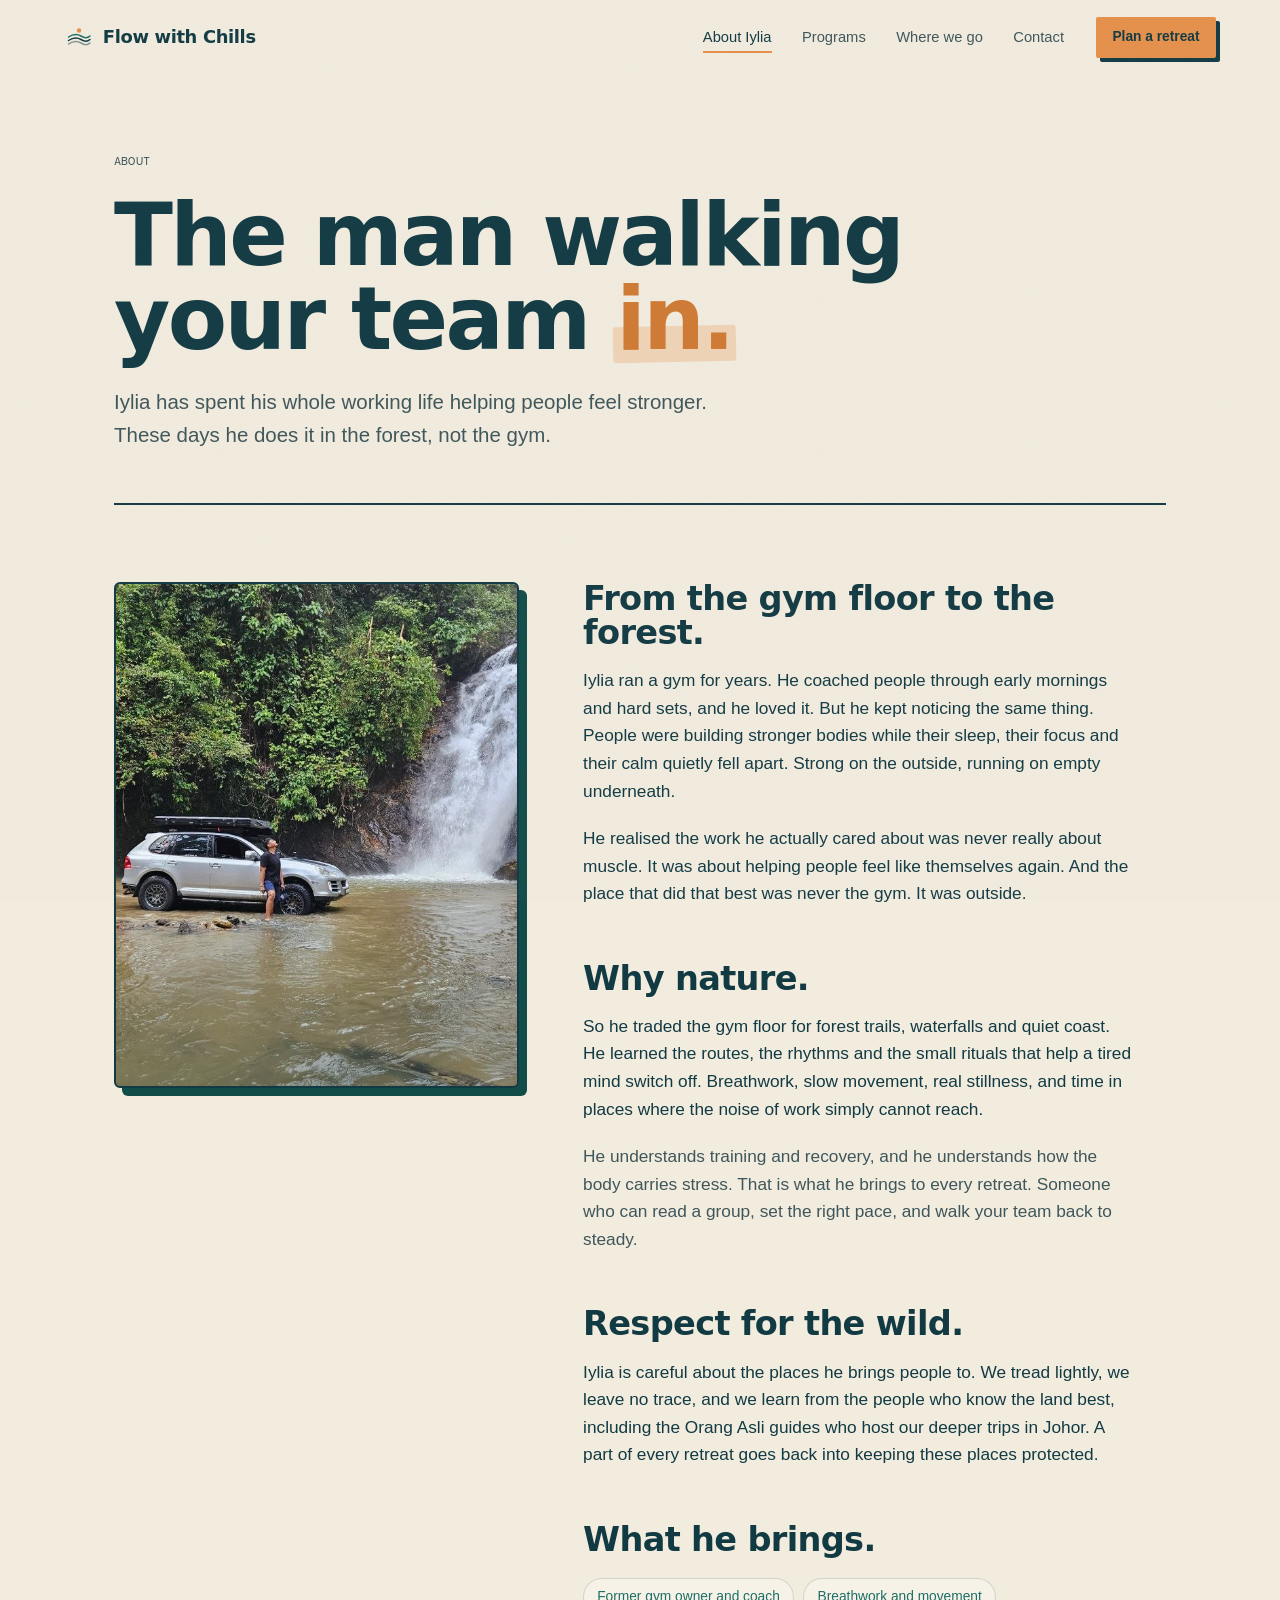
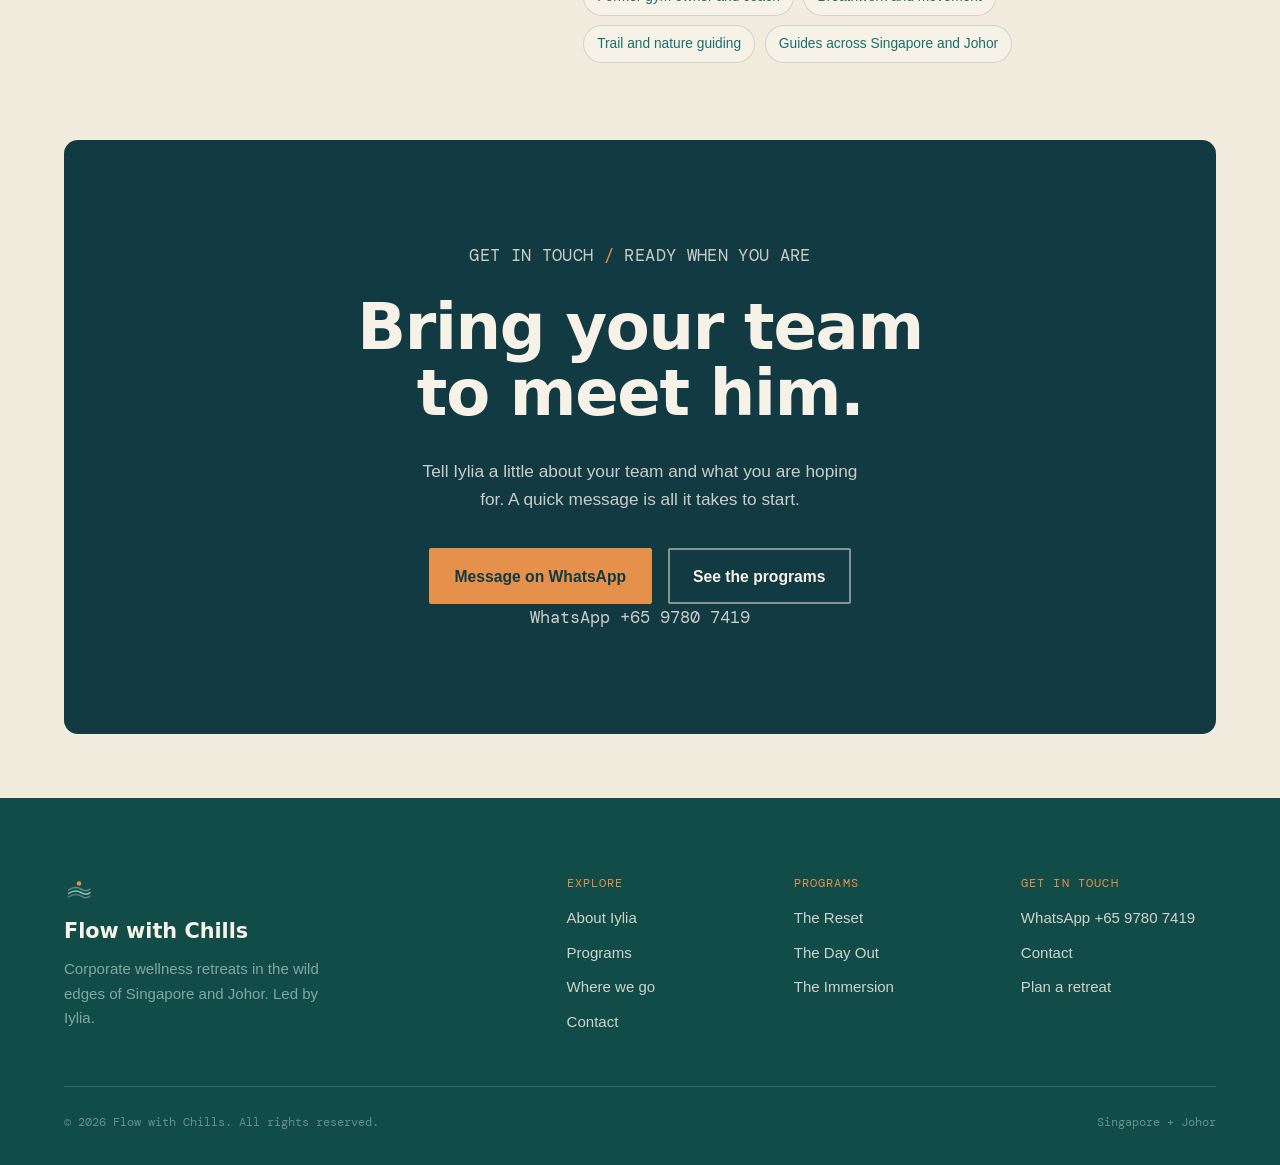
==== about.html @ 27e40541 "Add real subpages: About, Programs, Where we go, Contact - Four full pages on the shared design syst" ====
<!DOCTYPE html>
<html lang="en">
<head>
<meta charset="UTF-8">
<meta name="viewport" content="width=device-width, initial-scale=1.0">
<title>About Iylia — Flow with Chills</title>
<meta name="description" content="From gym owner to nature guide. Meet Iylia, the guide behind Flow with Chills.">
<link rel="icon" type="image/svg+xml" href="assets/favicon.svg">
<link rel="preconnect" href="https://api.fontshare.com" crossorigin>
<link rel="preconnect" href="https://fonts.googleapis.com">
<link rel="preconnect" href="https://fonts.gstatic.com" crossorigin>
<link href="https://api.fontshare.com/v2/css?f[]=clash-display@400,500,600,700&f[]=general-sans@400,500,600&display=swap" rel="stylesheet">
<link href="https://fonts.googleapis.com/css2?family=DM+Mono:wght@400;500&display=swap" rel="stylesheet">
<link rel="stylesheet" href="css/style.css">
</head>
<body>
<div class="grain" aria-hidden="true"></div>

<header class="nav" id="nav">
  <a class="nav__brand" href="index.html" aria-label="Flow with Chills home">
    <svg class="nav__mark" width="30" height="30" viewBox="0 0 120 120" fill="none" aria-hidden="true">
      <g stroke="currentColor" stroke-width="6" stroke-linecap="round" fill="none">
        <path d="M18 74 C 38 60, 52 60, 68 70 C 82 79, 94 79, 104 70"/>
        <path d="M18 88 C 38 74, 52 74, 68 84 C 82 93, 94 93, 104 84" opacity="0.5"/>
      </g>
      <path d="M18 60 C 38 46, 52 46, 68 56 C 82 65, 94 65, 104 56" stroke="var(--teal)" stroke-width="6" stroke-linecap="round" fill="none"/>
      <circle cx="60" cy="34" r="9" fill="var(--apricot)"/>
    </svg>
    <span>Flow with Chills</span>
  </a>
  <nav class="nav__links" aria-label="Primary">
    <a href="about.html" class="here">About Iylia</a>
    <a href="programs.html">Programs</a>
    <a href="locations.html">Where we go</a>
    <a href="contact.html">Contact</a>
  </nav>
  <a href="contact.html" class="btn btn--solid btn--sm">Plan a retreat</a>
  <button class="nav__toggle" id="navToggle" aria-label="Menu"><span></span><span></span></button>
</header>

<main>
  <section class="subhero">
    <p class="legkick reveal">About</p>
    <h1 class="reveal">The man walking your team <span class="hl">in.</span></h1>
    <p class="subhero__lead reveal">Iylia has spent his whole working life helping people feel stronger. These days he does it in the forest, not the gym.</p>
    <div class="subhero__rule reveal"></div>
  </section>

  <section class="subsection">
    <div class="aboutgrid">
      <div class="photo reveal" role="img" aria-label="Iylia outdoors"></div>
      <div class="prose">
        <h2 class="reveal">From the gym floor to the forest.</h2>
        <p class="reveal">Iylia ran a gym for years. He coached people through early mornings and hard sets, and he loved it. But he kept noticing the same thing. People were building stronger bodies while their sleep, their focus and their calm quietly fell apart. Strong on the outside, running on empty underneath.</p>
        <p class="reveal">He realised the work he actually cared about was never really about muscle. It was about helping people feel like themselves again. And the place that did that best was never the gym. It was outside.</p>

        <h2 class="reveal">Why nature.</h2>
        <p class="reveal">So he traded the gym floor for forest trails, waterfalls and quiet coast. He learned the routes, the rhythms and the small rituals that help a tired mind switch off. Breathwork, slow movement, real stillness, and time in places where the noise of work simply cannot reach.</p>
        <p class="muted reveal">He understands training and recovery, and he understands how the body carries stress. That is what he brings to every retreat. Someone who can read a group, set the right pace, and walk your team back to steady.</p>

        <h2 class="reveal">Respect for the wild.</h2>
        <p class="reveal">Iylia is careful about the places he brings people to. We tread lightly, we leave no trace, and we learn from the people who know the land best, including the Orang Asli guides who host our deeper trips in Johor. A part of every retreat goes back into keeping these places protected.</p>

        <h2 class="reveal">What he brings.</h2>
        <ul class="incl reveal">
          <li>Former gym owner and coach</li>
          <li>Breathwork and movement</li>
          <li>Trail and nature guiding</li>
          <li>Guides across Singapore and Johor</li>
        </ul>
      </div>
    </div>
  </section>

  <section class="basecamp">
    <div class="basecamp__inner reveal">
      <p class="mono-tag mono-tag--light">Get in touch <em>/</em> Ready when you are</p>
      <h2>Bring your team<br>to meet him.</h2>
      <p>Tell Iylia a little about your team and what you are hoping for. A quick message is all it takes to start.</p>
      <div class="basecamp__cta">
        <a class="btn btn--solid" href="https://wa.me/6597807419">Message on WhatsApp</a>
        <a class="btn btn--line-light" href="programs.html">See the programs</a>
      </div>
      <p class="basecamp__mail">WhatsApp +65 9780 7419</p>
    </div>
  </section>
</main>

<footer class="footer">
  <div class="footer__top">
    <div class="footer__brand">
      <svg width="30" height="30" viewBox="0 0 120 120" fill="none" aria-hidden="true">
        <g stroke="#9FBEB9" stroke-width="6" stroke-linecap="round" fill="none">
          <path d="M18 74 C 38 60, 52 60, 68 70 C 82 79, 94 79, 104 70"/>
          <path d="M18 88 C 38 74, 52 74, 68 84 C 82 93, 94 93, 104 84" opacity="0.5"/>
        </g>
        <path d="M18 60 C 38 46, 52 46, 68 56 C 82 65, 94 65, 104 56" stroke="#57938c" stroke-width="6" stroke-linecap="round" fill="none"/>
        <circle cx="60" cy="34" r="9" fill="#E5904B"/>
      </svg>
      <span>Flow with Chills</span>
      <p>Corporate wellness retreats in the wild edges of Singapore and Johor. Led by Iylia.</p>
    </div>
    <nav class="footer__nav" aria-label="Footer">
      <div><span class="footer__h">Explore</span><a href="about.html">About Iylia</a><a href="programs.html">Programs</a><a href="locations.html">Where we go</a><a href="contact.html">Contact</a></div>
      <div><span class="footer__h">Programs</span><a href="programs.html">The Reset</a><a href="programs.html">The Day Out</a><a href="programs.html">The Immersion</a></div>
      <div><span class="footer__h">Get in touch</span><a href="https://wa.me/6597807419">WhatsApp +65 9780 7419</a><a href="contact.html">Contact</a><a href="contact.html">Plan a retreat</a></div>
    </nav>
  </div>
  <div class="footer__base">
    <span>&copy; <span id="year"></span> Flow with Chills. All rights reserved.</span>
    <span>Singapore + Johor</span>
  </div>
</footer>

<script src="js/main.js"></script>
</body>
</html>
---- css/style.css ----
/* =======================================================================
   Flow with Chills — "The Trail"
   ==================================================================== */
:root{
  --paper:#F2ECDF;
  --paper-2:#EAE1CF;
  --ink:#123A43;
  --ink-2:#3F565A;
  --teal:#1C6E66;
  --teal-deep:#124C48;
  --mist:#9FBEB9;
  --apricot:#E5904B;
  --apricot-deep:#CF7A34;
  --cream:#F7F2E8;
  --line:rgba(18,58,67,.16);

  --wrap:1180px;
  --gutter:clamp(22px,5vw,72px);

  --display:'Clash Display','Hanken Grotesk',system-ui,sans-serif;
  --body:'General Sans',-apple-system,BlinkMacSystemFont,sans-serif;
  --mono:'DM Mono',ui-monospace,monospace;
  --ease:cubic-bezier(.22,.61,.36,1);
}

*{box-sizing:border-box;margin:0;padding:0}
html{scroll-behavior:smooth}
body{
  font-family:var(--body);color:var(--ink);background:var(--paper);
  line-height:1.6;-webkit-font-smoothing:antialiased;overflow-x:hidden;position:relative;
}
a{color:inherit;text-decoration:none}
h1,h2,h3{font-family:var(--display);font-weight:600;line-height:1.02;letter-spacing:-.02em}
em{font-style:normal}

.grain{position:fixed;inset:0;z-index:9999;pointer-events:none;opacity:.05;
  background-image:url("data:image/svg+xml,%3Csvg xmlns='http://www.w3.org/2000/svg' width='150' height='150'%3E%3Cfilter id='n'%3E%3CfeTurbulence type='fractalNoise' baseFrequency='.9' numOctaves='2'/%3E%3C/filter%3E%3Crect width='100%25' height='100%25' filter='url(%23n)'/%3E%3C/svg%3E");}

/* mono labels */
.mono-tag{font-family:var(--mono);font-size:.8rem;letter-spacing:.02em;color:var(--teal);text-transform:uppercase}
.mono-tag em{color:var(--apricot-deep)}
.mono-tag--light{color:var(--mist)}
.mono-tag--light em{color:var(--apricot)}
.legkick{font-family:var(--mono);font-size:.78rem;letter-spacing:.02em;color:var(--ink-2);text-transform:uppercase;margin-bottom:1.4em}
.legkick em{color:var(--apricot-deep)}

/* ------------------------------------------------------------- TRAIL SVG */
.trail{position:absolute;top:0;left:0;width:100%;height:100%;z-index:1;pointer-events:none;overflow:visible}
.trail__base{fill:none;stroke:rgba(18,58,67,.24);stroke-width:2.4;stroke-dasharray:0.5 11;stroke-linecap:round}
.trail__draw{fill:none;stroke:var(--apricot);stroke-width:3.2;stroke-linecap:round}
.trail__hiker{fill:var(--apricot);stroke:var(--paper);stroke-width:3;opacity:0;transition:opacity .3s}

/* ------------------------------------------------------------- WAYPOINT PIN */
.pin{position:absolute;top:0;z-index:4;width:15px;height:15px;border-radius:50%;
  background:var(--apricot);box-shadow:0 0 0 4px var(--paper),0 0 0 5.5px rgba(18,58,67,.2);}
.pin--start,.pin--end{width:19px;height:19px;box-shadow:0 0 0 5px var(--paper),0 0 0 7px var(--ink)}
.leg--left .pin,.leg--right .pin{top:clamp(56px,8vw,104px)}
.leg--right .pin{left:min(64%,calc(50% + 180px))}
.leg--left .pin{left:max(30%,calc(50% - 234px))}
.leg--full .pin{left:50%;transform:translateX(-50%);top:clamp(40px,6vw,72px)}

/* ------------------------------------------------------------- NAV */
.nav{position:fixed;top:0;left:0;right:0;z-index:100;display:flex;align-items:center;gap:2rem;
  padding:1.05rem var(--gutter);transition:background .4s var(--ease),box-shadow .4s var(--ease),padding .3s var(--ease);}
.nav.scrolled{background:rgba(242,236,223,.85);backdrop-filter:blur(12px);box-shadow:0 1px 0 var(--line);padding-top:.7rem;padding-bottom:.7rem}
.nav__brand{display:flex;align-items:center;gap:.55rem;color:var(--ink);margin-right:auto;font-family:var(--display);font-weight:600;font-size:1.12rem;letter-spacing:-.02em}
.nav__mark{color:var(--ink);flex:none}
.nav__links{display:flex;gap:1.9rem}
.nav__links a{font-size:.92rem;font-weight:500;color:var(--ink-2);position:relative}
.nav__links a::after{content:"";position:absolute;left:0;bottom:-4px;width:0;height:2px;background:var(--apricot);transition:width .3s var(--ease)}
.nav__links a:hover{color:var(--ink)}
.nav__links a:hover::after{width:100%}
.nav__toggle{display:none;flex-direction:column;justify-content:center;align-items:center;gap:6px;background:none;border:none;cursor:pointer;width:44px;height:44px;margin:-6px -10px -6px 0;color:var(--ink)}
.nav__toggle span{width:25px;height:2.5px;background:currentColor;border-radius:2px;transition:transform .3s var(--ease),opacity .2s}
.nav__toggle.is-open span:first-child{transform:translateY(4.25px) rotate(45deg)}
.nav__toggle.is-open span:last-child{transform:translateY(-4.25px) rotate(-45deg)}

/* ------------------------------------------------------------- BUTTONS */
.btn{display:inline-flex;align-items:center;gap:.5em;font-family:var(--body);font-weight:600;font-size:.98rem;
  padding:.85em 1.5em;border-radius:2px;cursor:pointer;border:2px solid transparent;
  transition:transform .25s var(--ease),background .25s,color .25s,box-shadow .25s;}
.btn--sm{padding:.55em 1.05em;font-size:.86rem}
.btn--solid{background:var(--apricot);color:var(--ink);box-shadow:4px 4px 0 var(--ink)}
.btn--solid:hover{transform:translate(-2px,-2px);box-shadow:6px 6px 0 var(--ink)}
.btn--line{background:transparent;color:var(--ink);border-color:var(--ink)}
.btn--line:hover{background:var(--ink);color:var(--cream)}
.btn--line-light{background:transparent;color:var(--cream);border-color:rgba(247,242,232,.5)}
.btn--line-light:hover{background:var(--cream);color:var(--ink);border-color:var(--cream)}

/* ------------------------------------------------------------- TRAILHEAD */
.trailhead{position:relative;z-index:2;min-height:92svh;display:flex;flex-direction:column;justify-content:center;
  padding:6.5rem var(--gutter) 4rem;max-width:var(--wrap);margin:0 auto;overflow:visible}
.trailhead__inner{max-width:860px}
.trailhead .mono-tag{margin-bottom:1.8rem}
.trailhead__title{font-family:var(--display);font-weight:600;font-size:clamp(3.2rem,10vw,7.4rem);line-height:.94;letter-spacing:-.035em}
.hl{position:relative;color:var(--apricot-deep);white-space:nowrap}
.hl::after{content:"";position:absolute;left:-.04em;right:-.04em;bottom:.08em;height:.42em;background:var(--apricot);opacity:.28;z-index:-1;transform:rotate(-1.2deg);border-radius:3px}
.trailhead__lead{max-width:44ch;margin-top:1.8rem;font-size:clamp(1.08rem,1.6vw,1.28rem);color:var(--ink-2)}
.trailhead__cta{display:flex;gap:1rem;margin-top:2.4rem;flex-wrap:wrap}
.contour{position:absolute;color:var(--teal);opacity:.13;pointer-events:none}
.contour--a{top:6%;right:-4%;width:min(46vw,540px);height:auto}
.coord{position:absolute;top:24%;right:var(--gutter);font-family:var(--mono);font-size:.82rem;color:var(--ink);text-align:right;line-height:1.5;
  border-right:2px solid var(--apricot);padding-right:.9rem}
.coord__label{display:block;font-size:.66rem;text-transform:uppercase;letter-spacing:.14em;color:var(--teal);margin-bottom:.4em}
.elev{position:absolute;bottom:12%;right:var(--gutter);width:min(30vw,320px);height:auto;color:var(--teal);opacity:.9}
.pin--start{left:0;bottom:3.4rem;top:auto}
.scrollcue{position:absolute;bottom:2rem;left:50%;transform:translateX(-50%);font-family:var(--mono);font-size:.7rem;
  text-transform:uppercase;letter-spacing:.14em;color:var(--ink-2);display:flex;flex-direction:column;align-items:center;gap:.6rem}
.scrollcue span{width:2px;height:34px;background:var(--apricot);animation:drop 2s var(--ease) infinite}
@keyframes drop{0%{transform:scaleY(0);transform-origin:top}45%{transform:scaleY(1);transform-origin:top}55%{transform:scaleY(1);transform-origin:bottom}100%{transform:scaleY(0);transform-origin:bottom}}

/* ------------------------------------------------------------- LEG (generic) */
.leg{position:relative;z-index:2;max-width:var(--wrap);margin:0 auto;padding:clamp(46px,6.5vw,88px) var(--gutter)}
.leg__content{max-width:600px}
.leg__content--narrow{max-width:500px}
.leg__content--wide{max-width:900px}
.leg h2{font-size:clamp(1.9rem,4.4vw,3.4rem);margin-bottom:.45em}

/* problem — balanced two columns, no wasted half */
.problem .pin{left:50%;transform:translateX(-50%);top:clamp(24px,3.5vw,42px)}
.problem__grid{display:grid;grid-template-columns:1fr 1fr;gap:clamp(2rem,5vw,4.5rem);max-width:var(--wrap);margin:0 auto;align-items:center}
.problem__head h2{font-size:clamp(1.9rem,3.7vw,3rem);margin:.4em 0 0}
.problem__head .whyline{margin-top:1.1rem;max-width:32ch}
.problem__body .lede{margin-bottom:1.6rem}
.lede{font-size:clamp(1.1rem,1.7vw,1.32rem);color:var(--ink);line-height:1.48}
.leg p{color:var(--ink-2);font-size:1.05rem;margin-bottom:1em}
.leg--right .leg__content{margin-left:auto;text-align:left}
.leg--left{display:grid;grid-template-columns:.92fr 1.08fr;gap:clamp(2rem,5vw,4.5rem);align-items:center}
.leg__head{max-width:760px;margin:0 auto clamp(1.8rem,3.2vw,2.6rem);text-align:center}
.leg--full{max-width:1240px}

/* signs (trail markers) */
.signs{display:flex;flex-wrap:wrap;gap:1rem;margin-top:2rem}
.sign{background:var(--cream);border:2px solid var(--ink);border-radius:4px;padding:.8em 1em;
  font-family:var(--mono);font-size:.82rem;color:var(--ink);line-height:1.3;box-shadow:3px 3px 0 var(--ink);max-width:11rem}
.sign b{display:block;font-family:var(--display);font-size:1.9rem;font-weight:600;color:var(--teal);margin-bottom:.15em}
.sign--sm{padding:.35em .7em;font-size:.68rem;box-shadow:2px 2px 0 var(--ink);text-transform:uppercase;letter-spacing:.05em}
.sign--hot{background:var(--apricot)}

/* guide */
.leg__media{position:relative}
.photo{border:2.5px solid var(--ink);border-radius:6px;box-shadow:8px 8px 0 var(--teal-deep)}
.photo--guide{aspect-ratio:4/5;
  background:linear-gradient(180deg,rgba(18,58,67,0) 55%,rgba(18,58,67,.3)),
    url("../assets/iylia.jpg") center 46%/cover,var(--teal)}
.tape{position:absolute;left:50%;bottom:-14px;transform:translateX(-50%) rotate(-2deg);
  background:var(--apricot);color:var(--ink);font-family:var(--mono);font-size:.8rem;font-weight:500;
  padding:.5em 1.1em;border:2px solid var(--ink);white-space:nowrap;box-shadow:3px 3px 0 var(--ink)}
.tags{list-style:none;display:flex;flex-wrap:wrap;gap:.6rem;margin-top:1.8rem}
.tags li{border:1.5px solid var(--line);background:var(--cream);padding:.45em .9em;border-radius:100px;font-size:.84rem;font-weight:500;color:var(--teal)}

/* route legs (the day) */
.legs{list-style:none;counter-reset:leg;display:grid;grid-template-columns:1fr 1fr;gap:2.4rem 3rem;margin-top:1rem}
.legs li{position:relative;padding-left:1.6rem;border-left:2px solid var(--line)}
.legs li::before{content:"";position:absolute;left:-7px;top:.4rem;width:12px;height:12px;border-radius:50%;background:var(--apricot);border:2px solid var(--ink)}
.legs__km{font-family:var(--mono);font-size:.76rem;color:var(--teal);text-transform:uppercase;letter-spacing:.06em}
.legs h3{font-size:1.5rem;margin:.35em 0 .4em}
.legs p{font-size:.98rem;margin-bottom:0}

/* why nature quad */
.quad{display:grid;grid-template-columns:1fr 1fr;gap:0;border:2px solid var(--ink);border-radius:8px;overflow:hidden;margin-top:1rem}
.quad article{padding:clamp(1.6rem,3vw,2.4rem);border-right:2px solid var(--ink);border-bottom:2px solid var(--ink)}
.quad article:nth-child(2n){border-right:none}
.quad article:nth-child(n+3){border-bottom:none}
.quad__no{font-family:var(--mono);color:var(--apricot-deep);font-size:1rem}
.quad h3{font-size:1.4rem;margin:.5em 0 .4em}
.quad p{margin-bottom:0;font-size:.98rem}

/* routes */
.routecards{display:grid;grid-template-columns:repeat(3,1fr);gap:1.4rem;max-width:var(--wrap);margin:0 auto}
.routecard{background:var(--cream);border:2.5px solid var(--ink);border-radius:8px;padding:1.9rem 1.7rem;display:flex;flex-direction:column;
  transition:transform .3s var(--ease),box-shadow .3s var(--ease);box-shadow:5px 5px 0 rgba(18,58,67,.14)}
.routecard:hover{transform:translate(-3px,-3px);box-shadow:9px 9px 0 var(--teal-deep)}
.routecard__top{display:flex;justify-content:space-between;align-items:center;margin-bottom:1rem}
.routecard__no{font-family:var(--mono);font-size:.9rem;color:var(--ink-2)}
.routecard h3{font-size:2rem;margin-bottom:.1em}
.routecard__meta{font-family:var(--mono);font-size:.8rem;color:var(--teal);text-transform:uppercase;letter-spacing:.03em;margin-bottom:1em}
.routecard>p{color:var(--ink-2);font-size:.97rem;margin-bottom:1.4em;flex:1}
.routecard ul{list-style:none;border-top:2px solid var(--line);padding-top:1.1rem;display:flex;flex-direction:column;gap:.5em}
.routecard li{font-size:.9rem;color:var(--ink);padding-left:1.3em;position:relative}
.routecard li::before{content:"";position:absolute;left:0;top:.6em;width:7px;height:7px;border-radius:50%;background:var(--apricot)}
.routecard--feature{background:var(--ink);color:var(--cream);box-shadow:5px 5px 0 var(--apricot-deep)}
.routecard--feature:hover{box-shadow:9px 9px 0 var(--apricot)}
.routecard--feature h3{color:var(--cream)}
.routecard--feature>p{color:rgba(247,242,232,.75)}
.routecard--feature .routecard__meta{color:var(--mist)}
.routecard--feature .routecard__no{color:var(--mist)}
.routecard--feature li{color:var(--cream)}
.routecard--feature ul{border-color:rgba(247,242,232,.2)}
.routes__note{text-align:center;max-width:60ch;margin:2.6rem auto 0;font-family:var(--mono);font-size:.9rem;color:var(--ink-2)}

/* folded "why nature" line inside the problem */
.whyline{margin-top:1.7rem;font-family:var(--display);font-weight:500;font-size:clamp(1.15rem,1.9vw,1.5rem);line-height:1.34;color:var(--teal-deep);max-width:30ch}

/* compact "what a day looks like" strip inside programs */
.daystrip{max-width:var(--wrap);margin:2.4rem auto 0;border:2px solid var(--ink);border-radius:8px;overflow:hidden;box-shadow:5px 5px 0 rgba(18,58,67,.14)}
.daystrip__label{display:block;font-family:var(--mono);font-size:.72rem;text-transform:uppercase;letter-spacing:.1em;color:var(--teal);padding:.85rem 1.2rem;border-bottom:2px solid var(--ink);background:var(--cream)}
.daystrip ol{list-style:none;display:grid;grid-template-columns:repeat(4,1fr);background:var(--paper)}
.daystrip li{padding:1.15rem 1.2rem;border-right:2px solid var(--ink);font-family:var(--display);font-weight:500;font-size:1.08rem;color:var(--ink);line-height:1.15}
.daystrip li:last-child{border-right:none}
.daystrip li span{display:block;font-family:var(--mono);font-weight:400;font-size:.66rem;text-transform:uppercase;letter-spacing:.06em;color:var(--apricot-deep);margin-bottom:.5em}

/* slim wins band */
.wins{position:relative;z-index:2;max-width:var(--wrap);margin:0 auto;padding:clamp(44px,6vw,74px) var(--gutter)}
.wins .pin{left:50%;transform:translateX(-50%);top:clamp(28px,4vw,46px)}
.wins .legkick{text-align:center;margin-bottom:1.8rem}
.wins__row{display:grid;grid-template-columns:repeat(3,1fr);gap:1.6rem;max-width:var(--wrap);margin:0 auto}
.wins__row>div{border-top:2px solid var(--ink);padding-top:1.05rem;font-size:1rem;color:var(--ink-2)}
.wins__row b{display:block;font-family:var(--display);font-weight:600;font-size:1.35rem;color:var(--ink);margin-bottom:.3em}

/* inside the immersion */
.immersion{position:relative;z-index:2;max-width:1240px;margin:0 auto;padding:clamp(44px,6vw,80px) var(--gutter)}
.immersion .pin{left:50%;transform:translateX(-50%);top:clamp(28px,4vw,48px)}
.immersion__head{max-width:660px;margin:0 auto clamp(2rem,4vw,3rem);text-align:center}
.immersion__head h2{font-size:clamp(1.9rem,4vw,3.1rem);margin:.4em 0 .5em}
.immersion__lead{color:var(--ink-2);font-size:1.06rem}
.xp{list-style:none;display:grid;grid-template-columns:repeat(auto-fit,minmax(188px,1fr));gap:1rem;max-width:var(--wrap);margin:0 auto}
.xp li{padding:1.5rem 1.3rem;border:2px solid var(--ink);border-radius:8px;background:var(--cream);box-shadow:3px 3px 0 rgba(18,58,67,.14)}
.xp__no{font-family:var(--mono);color:var(--apricot-deep);font-size:.9rem}
.xp h3{font-size:1.2rem;margin:.55em 0 .4em;line-height:1.1}
.xp p{color:var(--ink-2);font-size:.93rem;margin:0}

/* how we tread (respect band) */
.tread{position:relative;z-index:2;max-width:var(--wrap);margin:0 auto;padding:clamp(40px,6vw,72px) var(--gutter)}
.tread .pin{left:50%;transform:translateX(-50%);top:clamp(24px,4vw,42px)}
.tread__inner{background:var(--cream);border:2px solid var(--ink);border-radius:14px;padding:clamp(1.9rem,4vw,3.2rem);box-shadow:6px 6px 0 rgba(18,58,67,.16)}
.tread__inner .legkick{text-align:center;margin-bottom:.9rem}
.tread__inner h2{text-align:center;font-size:clamp(1.6rem,3.4vw,2.6rem);max-width:22ch;margin:0 auto 1.9rem}
.tread__row{display:grid;grid-template-columns:repeat(3,1fr);gap:1.7rem}
.tread__row>div{border-top:2px solid var(--apricot);padding-top:1rem;font-size:.98rem;color:var(--ink-2)}
.tread__row b{display:block;font-family:var(--display);font-weight:600;font-size:1.22rem;color:var(--ink);margin-bottom:.35em}

/* outcomes */
.outs{display:grid;grid-template-columns:1fr 1fr;gap:1.6rem 2.4rem;margin-top:1rem}
.outs>div{display:flex;gap:1.1rem;align-items:flex-start;padding-top:1.2rem;border-top:2px solid var(--ink)}
.outs span{font-family:var(--mono);color:var(--apricot-deep);font-size:1rem;flex:none;padding-top:.15em}
.outs p{margin-bottom:0;color:var(--ink);font-size:1.04rem}

/* terrain */
.terrain__grid{display:grid;grid-template-columns:1fr 1fr;gap:1.5rem;max-width:var(--wrap);margin:0 auto}
.terr{position:relative;min-height:430px;border:2.5px solid var(--ink);border-radius:8px;overflow:hidden;display:flex;align-items:flex-end;color:var(--cream);box-shadow:6px 6px 0 rgba(18,58,67,.16)}
.terr::after{content:"";position:absolute;inset:0;background:linear-gradient(180deg,rgba(18,58,67,.1) 30%,rgba(11,38,42,.85))}
.terr__body{position:relative;z-index:1;padding:2rem}
.terr--sg{background:var(--teal) url("https://images.unsplash.com/photo-1518495973542-4542c06a5843?auto=format&fit=crop&w=1000&q=80") center/cover}
.terr--jh{background:var(--teal) url("https://images.unsplash.com/photo-1470071459604-3b5ec3a7fe05?auto=format&fit=crop&w=1000&q=80") center/cover}
.terr__tag{font-family:var(--mono);font-size:.74rem;text-transform:uppercase;letter-spacing:.12em;color:var(--apricot)}
.terr h3{font-size:2rem;color:var(--cream);margin:.2em 0 .4em}
.terr p{color:rgba(247,242,232,.86);font-size:1rem;max-width:38ch}

/* trail log */
.log{position:relative;z-index:2;max-width:920px;margin:0 auto;padding:clamp(50px,7vw,88px) var(--gutter);text-align:center}
.log .pin{left:50%;transform:translateX(-50%);top:clamp(30px,5vw,60px)}
.log .legkick{margin-bottom:2rem}
.log blockquote{font-family:var(--display);font-weight:500;font-size:clamp(1.7rem,3.6vw,2.9rem);line-height:1.22;color:var(--ink);letter-spacing:-.02em}
.log blockquote::before{content:"“";color:var(--apricot);margin-right:.05em}
.log figcaption{margin-top:1.8rem;display:flex;flex-direction:column;gap:.2em}
.log figcaption b{font-family:var(--mono);font-weight:500;color:var(--teal);font-size:.9rem}
.log figcaption span{font-size:.85rem;color:var(--ink-2)}

/* basecamp */
.basecamp{position:relative;z-index:2;background:var(--ink);color:var(--cream);text-align:center;
  padding:clamp(58px,8vw,108px) var(--gutter);margin:0 var(--gutter) var(--gutter);border-radius:14px;overflow:hidden}
.basecamp .pin--end{left:50%;transform:translateX(-50%);top:-27px}
.basecamp__inner{max-width:680px;margin:0 auto;position:relative;z-index:1}
.basecamp .mono-tag{margin-bottom:1.6rem}
.basecamp h2{font-size:clamp(2.2rem,5.5vw,4rem);color:var(--cream);margin-bottom:.5em}
.basecamp p{color:rgba(247,242,232,.8);max-width:46ch;margin:0 auto;font-size:1.08rem}
.basecamp__cta{display:flex;gap:1rem;justify-content:center;margin-top:2.2rem;flex-wrap:wrap}
.basecamp__mail{margin-top:2rem;font-family:var(--mono);font-size:.95rem;color:var(--mist)}

/* footer */
.footer{position:relative;z-index:2;background:var(--teal-deep);color:var(--mist);padding:clamp(3rem,6vw,5rem) var(--gutter) 2rem}
.footer__top{max-width:var(--wrap);margin:0 auto;display:grid;grid-template-columns:1.4fr 2fr;gap:3rem;padding-bottom:2.6rem;border-bottom:1px solid rgba(159,190,185,.25)}
.footer__brand{display:flex;flex-direction:column;gap:.6rem}
.footer__brand>span{font-family:var(--display);font-weight:600;font-size:1.3rem;color:var(--cream)}
.footer__brand p{color:rgba(159,190,185,.8);font-size:.94rem;max-width:32ch}
.footer__nav{display:grid;grid-template-columns:repeat(3,1fr);gap:2rem}
.footer__h{display:block;font-family:var(--mono);font-size:.72rem;text-transform:uppercase;letter-spacing:.1em;color:var(--apricot);margin-bottom:1.1em}
.footer__nav a{display:block;color:rgba(247,242,232,.82);font-size:.94rem;margin-bottom:.7em}
.footer__nav a:hover{color:var(--apricot)}
.footer__base{max-width:var(--wrap);margin:1.6rem auto 0;display:flex;justify-content:space-between;flex-wrap:wrap;gap:1rem;font-family:var(--mono);font-size:.78rem;color:rgba(159,190,185,.6)}

/* =========================== SUBPAGES =========================== */
.nav__links a.here{color:var(--ink)}
.nav__links a.here::after{width:100%}

.subhero{position:relative;z-index:2;max-width:var(--wrap);margin:0 auto;padding:clamp(7rem,12vw,9.5rem) var(--gutter) 0}
.subhero .legkick{margin-bottom:1.3rem}
.subhero h1{font-family:var(--display);font-weight:600;font-size:clamp(2.6rem,7vw,5.4rem);line-height:.98;letter-spacing:-.03em;max-width:15ch}
.subhero h1 .hl{color:var(--apricot-deep)}
.subhero__lead{margin-top:1.5rem;max-width:54ch;font-size:clamp(1.08rem,1.6vw,1.3rem);color:var(--ink-2)}
.subhero__rule{height:2px;background:var(--ink);max-width:var(--wrap);margin:clamp(2rem,4vw,3.2rem) auto 0}

.subsection{position:relative;z-index:2;max-width:var(--wrap);margin:0 auto;padding:clamp(44px,6vw,80px) var(--gutter)}
.subsection--tint{background:var(--cream)}
.subsection__wide{max-width:1240px}

/* program detail blocks */
.pdetail{display:grid;grid-template-columns:1fr 1.12fr;gap:clamp(2rem,5vw,4.6rem);align-items:start;
  max-width:var(--wrap);margin:0 auto;padding:clamp(2.6rem,5vw,4rem) 0;border-top:2px solid var(--line)}
.pdetail:first-of-type{border-top:none;padding-top:0}
.pdetail__no{font-family:var(--mono);color:var(--apricot-deep);font-size:.9rem}
.pdetail h2{font-size:clamp(2rem,4vw,3.1rem);margin:.15em 0 .12em}
.pdetail__meta{font-family:var(--mono);font-size:.82rem;text-transform:uppercase;letter-spacing:.04em;color:var(--teal);margin-bottom:1.1em}
.pdetail__lead{color:var(--ink-2);font-size:1.06rem;margin-bottom:1.4em}
.pdetail__label{font-family:var(--mono);font-size:.72rem;text-transform:uppercase;letter-spacing:.1em;color:var(--ink-2);margin-bottom:1rem}

.flow{list-style:none;counter-reset:f}
.flow li{position:relative;padding:0 0 1.15rem 2.5rem;border-left:2px solid var(--line);margin-left:.6rem}
.flow li::before{counter-increment:f;content:counter(f);position:absolute;left:-14px;top:-3px;width:27px;height:27px;border-radius:50%;
  background:var(--apricot);border:2px solid var(--ink);display:flex;align-items:center;justify-content:center;font-family:var(--mono);font-size:.74rem;color:var(--ink)}
.flow li:last-child{border-left-color:transparent;padding-bottom:0}
.flow b{display:block;font-family:var(--display);font-weight:500;font-size:1.14rem;margin-bottom:.15em}
.flow span{color:var(--ink-2);font-size:.95rem}

.incl{list-style:none;display:flex;flex-wrap:wrap;gap:.6rem;margin-top:1.3rem}
.incl li{border:1.5px solid var(--line);background:var(--cream);padding:.5em .95em;border-radius:100px;font-size:.86rem;font-weight:500;color:var(--teal)}

/* about */
.aboutgrid{display:grid;grid-template-columns:.82fr 1.18fr;gap:clamp(2rem,5vw,4.6rem);align-items:start;max-width:var(--wrap);margin:0 auto}
.aboutgrid .photo{aspect-ratio:4/5;border:2.5px solid var(--ink);border-radius:6px;box-shadow:8px 8px 0 var(--teal-deep);
  background:linear-gradient(180deg,rgba(18,58,67,0) 55%,rgba(18,58,67,.3)),url("../assets/iylia.jpg") center 46%/cover,var(--teal);position:sticky;top:96px}
.prose{max-width:62ch}
.prose p{color:var(--ink);font-size:1.08rem;margin-bottom:1.15em}
.prose p.muted{color:var(--ink-2)}
.prose h2{font-family:var(--display);font-weight:600;font-size:clamp(1.5rem,3vw,2.1rem);margin:1.6em 0 .5em;letter-spacing:-.02em}
.prose h2:first-child{margin-top:0}

/* locations list */
.places{max-width:var(--wrap);margin:0 auto}
.place{display:grid;grid-template-columns:9rem 1fr;gap:1.6rem;padding:1.5rem 0;border-top:2px solid var(--line);align-items:start}
.place:first-child{border-top:none}
.place__k{font-family:var(--mono);font-size:.78rem;text-transform:uppercase;letter-spacing:.06em;color:var(--apricot-deep);padding-top:.4em}
.place h3{font-size:1.5rem;margin-bottom:.2em}
.place p{color:var(--ink-2);font-size:1rem;max-width:60ch}

/* contact */
.contactcard{max-width:660px;margin:0 auto;text-align:center}
.contactcard h1{font-family:var(--display);font-weight:600;font-size:clamp(2.4rem,6vw,4.2rem);line-height:1;letter-spacing:-.03em;margin-bottom:.5em}
.contactcard p.lead{color:var(--ink-2);font-size:1.14rem;max-width:46ch;margin:0 auto 2rem}
.wa{display:inline-flex;align-items:center;gap:.7em;background:#25D366;color:#0b3d24;font-family:var(--body);font-weight:700;font-size:1.12rem;
  padding:1em 1.7em;border-radius:4px;border:2px solid var(--ink);box-shadow:5px 5px 0 var(--ink);transition:transform .25s var(--ease),box-shadow .25s var(--ease)}
.wa:hover{transform:translate(-2px,-2px);box-shadow:7px 7px 0 var(--ink)}
.wa svg{width:24px;height:24px;flex:none}
.contactcard .num{margin-top:1.3rem;font-family:var(--mono);font-size:1.05rem;color:var(--ink)}
.contactmeta{display:flex;flex-wrap:wrap;justify-content:center;gap:1.6rem 2.4rem;margin-top:2.6rem;padding-top:2.2rem;border-top:2px solid var(--line)}
.contactmeta div{text-align:center}
.contactmeta b{display:block;font-family:var(--mono);font-size:.72rem;text-transform:uppercase;letter-spacing:.1em;color:var(--teal);margin-bottom:.4em}
.contactmeta span{color:var(--ink-2);font-size:.98rem}

@media(max-width:820px){
  .pdetail{grid-template-columns:1fr;gap:1.6rem}
  .aboutgrid{grid-template-columns:1fr;gap:1.8rem}
  .aboutgrid .photo{position:static;aspect-ratio:16/10;max-width:480px}
  .place{grid-template-columns:1fr;gap:.4rem}
  .place__k{padding-top:0}
  .subhero{padding-top:6rem}
}

/* reveal */
.reveal{opacity:0;transform:translateY(24px);transition:opacity .7s var(--ease),transform .7s var(--ease)}
.reveal.in{opacity:1;transform:none}
@media (prefers-reduced-motion:reduce){
  .reveal{opacity:1;transform:none;transition:none}
  .scrollcue span{animation:none}
  html{scroll-behavior:auto}
}

/* ------------------------------------------------------------- RESPONSIVE */
@media(max-width:1000px){
  .nav__links{display:none}
  .nav .btn--sm{display:none}
  .nav__toggle{display:flex}
  .leg--left{grid-template-columns:1fr;gap:2.6rem}
  .leg__media{max-width:420px}
  .routecards{grid-template-columns:1fr;max-width:440px}
  .terrain__grid{grid-template-columns:1fr}
  .footer__top{grid-template-columns:1fr;gap:2.4rem}
  /* trail = one thin left thread on mobile; content stays full width */
  .leg,.immersion,.tread,.wins,.log{padding-left:30px}
  .leg--left .pin,.leg--right .pin,.leg--full .pin,
  .problem .pin,.immersion .pin,.tread .pin,.wins .pin,.log .pin{left:9px;transform:none;top:clamp(30px,6vw,52px)}
  .leg--right .leg__content,.leg--left .leg__content,
  .leg__content--narrow,.leg__content--wide{margin:0;max-width:none}
  .leg__head,.immersion__head,.wins .legkick,
  .tread__inner .legkick,.tread__inner h2{text-align:left}
  .tread__inner h2{margin-left:0;max-width:none}
  .problem__grid{grid-template-columns:1fr;gap:1.4rem}
  .pin--start{left:9px;transform:none}
  .log figure{text-align:left}
  .basecamp .pin--end{left:50%;transform:translateX(-50%)}
}
@media(max-width:640px){
  .legs{grid-template-columns:1fr;gap:1.8rem}
  .quad{grid-template-columns:1fr}
  .quad article{border-right:none}
  .quad article:nth-child(3){border-bottom:2px solid var(--ink)}
  .outs{grid-template-columns:1fr}
  .footer__nav{grid-template-columns:1fr 1fr}
  .coord{display:none}
  .contour{display:none}
  .elev{right:auto;left:var(--gutter);bottom:8.5rem;width:min(58vw,280px)}
  .trailhead__cta .btn{flex:1;justify-content:center}
  /* tight vertical rhythm, no wasted space */
  .trailhead{min-height:auto;padding-top:5.5rem;padding-bottom:3rem}
  .leg{padding-top:32px;padding-bottom:32px}
  .leg--left{gap:1.4rem}
  .leg__head{margin-bottom:1.1rem}
  .leg h2{margin-bottom:.5em}
  .signs{gap:.7rem;margin-top:1.2rem}
  .routecards{gap:1rem}
  .routecard{padding:1.3rem 1.25rem}
  .routecard ul{flex-direction:row;flex-wrap:wrap;gap:.4em 1.1em;padding-top:.85rem}
  .routecard li{padding-left:1em}
  .routes__note{margin-top:1.5rem}
  .daystrip{margin-top:1.8rem}
  .daystrip ol{grid-template-columns:1fr 1fr}
  .daystrip li{padding:.9rem 1rem}
  .daystrip li:nth-child(2n){border-right:none}
  .daystrip li:nth-child(-n+2){border-bottom:2px solid var(--ink)}
  .wins{padding-top:32px;padding-bottom:32px}
  .wins__row{grid-template-columns:1fr;gap:1rem}
  .photo--guide{aspect-ratio:16/10}
  .immersion{padding-top:32px;padding-bottom:32px}
  .immersion__head{margin-bottom:1.2rem}
  .xp{grid-template-columns:1fr 1fr;gap:.7rem}
  .xp li{padding:1.05rem 1rem}
  .xp h3{font-size:1.06rem}
  .xp p{font-size:.86rem}
  .terrain__grid{gap:1rem}
  .terr{min-height:240px}
  .tread{padding-top:30px;padding-bottom:30px}
  .tread__row{grid-template-columns:1fr;gap:.9rem}
  .log{padding-top:38px;padding-bottom:38px}
  .basecamp{margin-left:12px;margin-right:12px;padding-top:48px;padding-bottom:52px}
  .footer{padding-top:2rem}
  .footer__top{padding-bottom:1.6rem;gap:1.6rem}
  .footer__nav a{margin-bottom:.5em}
}

.mobcta{display:none}

/* mobile menu */
.nav__panel{position:fixed;inset:0;z-index:99;background:var(--ink);display:flex;flex-direction:column;justify-content:center;gap:1.1rem;padding:var(--gutter);
  opacity:0;pointer-events:none;transition:opacity .3s var(--ease)}
.nav__panel.open{opacity:1;pointer-events:auto}
.nav__panel a{font-family:var(--display);font-weight:600;font-size:2rem;color:var(--cream)}
.nav__panel a:last-child{margin-top:1rem;font-family:var(--mono);font-size:1rem;color:var(--apricot)}
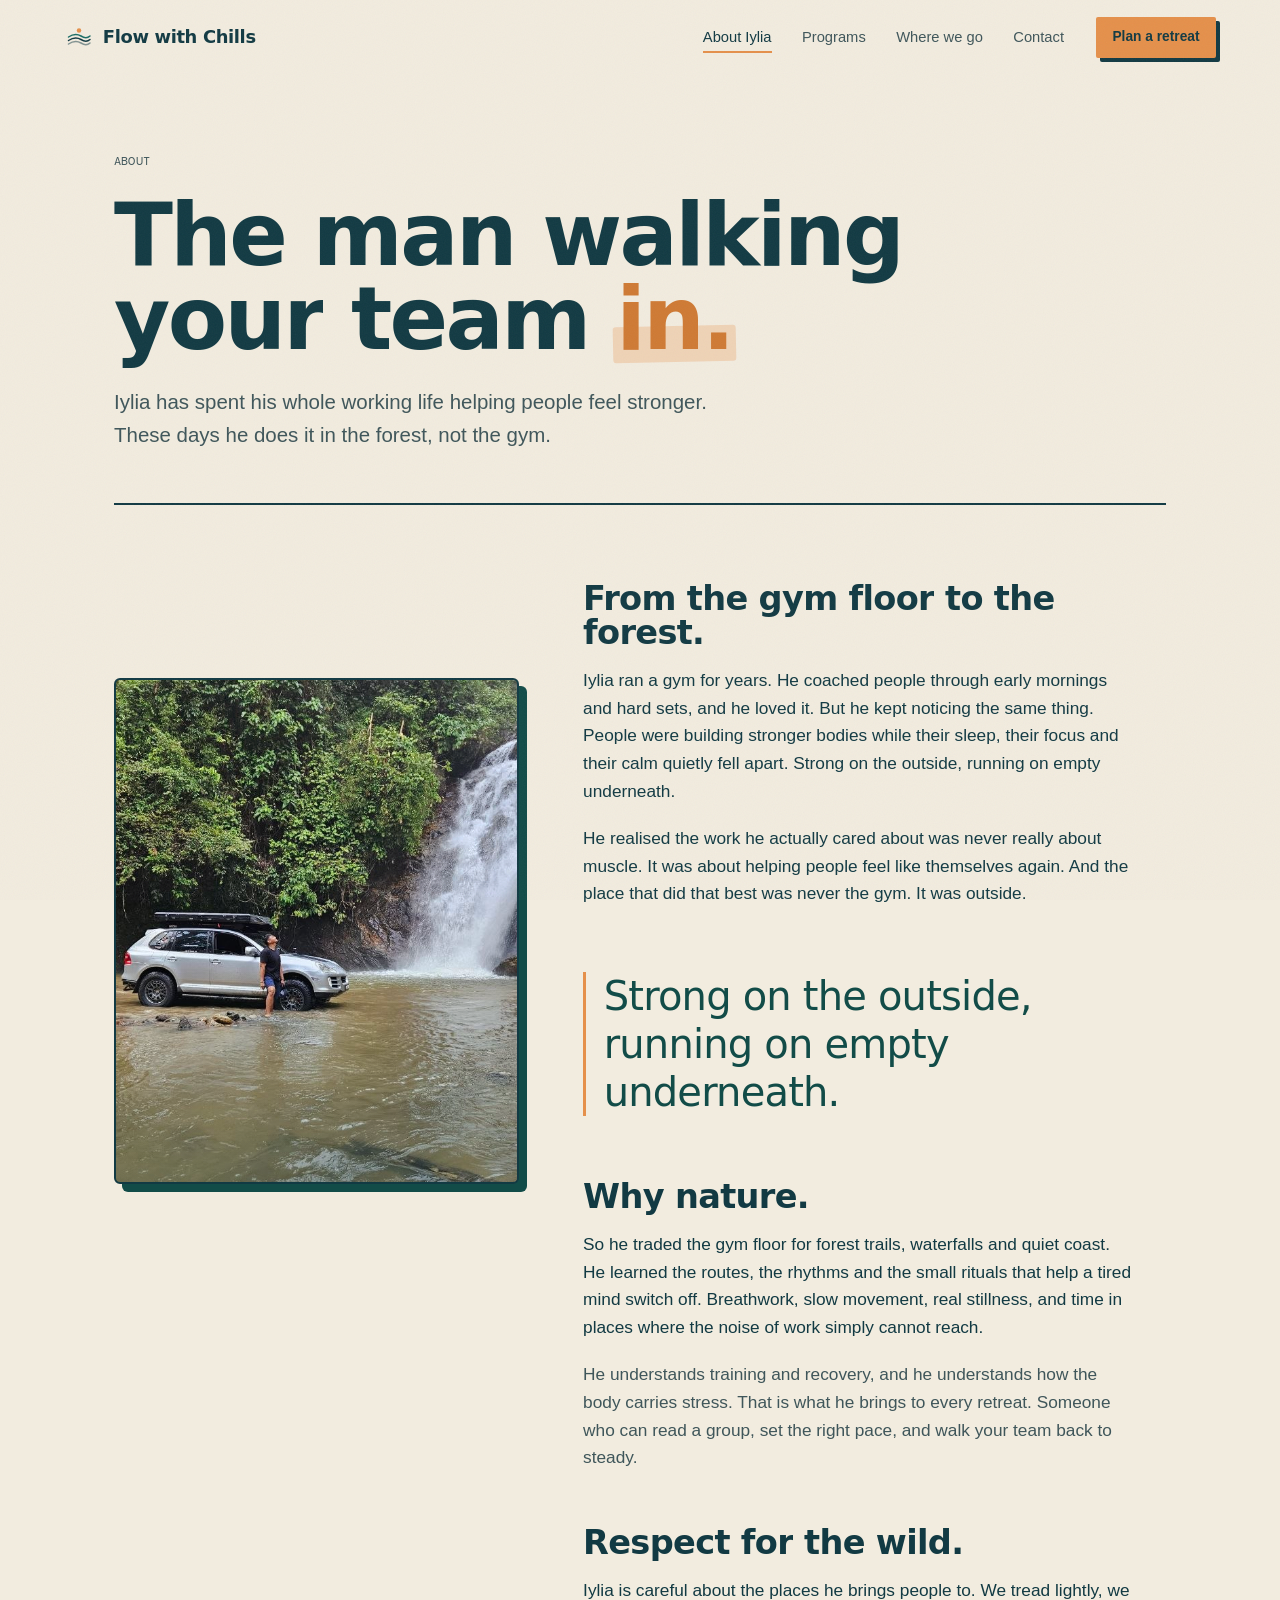
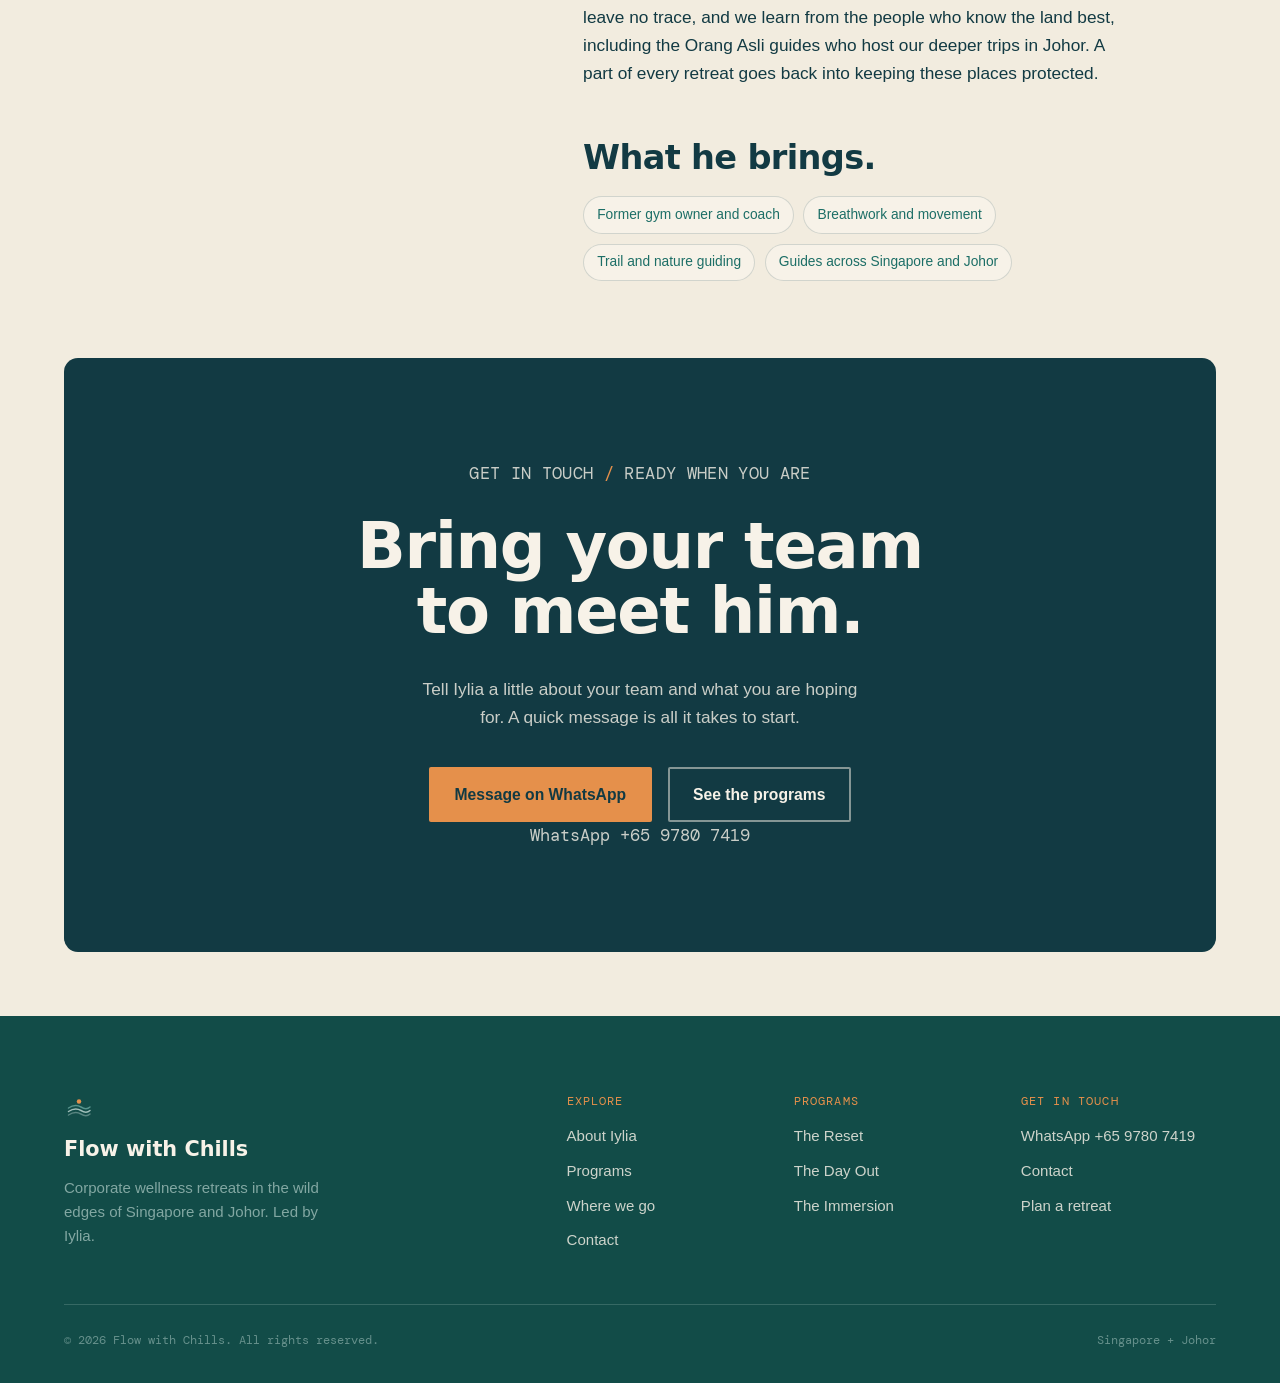
==== commit a878b8a5: "Visual polish: cinematic photo band, experience icons, texture, photo grade, pull-quote - Cinematic " ====
--- a/about.html
+++ b/about.html
@@ -53,6 +53,8 @@
         <h2 class="reveal">From the gym floor to the forest.</h2>
         <p class="reveal">Iylia ran a gym for years. He coached people through early mornings and hard sets, and he loved it. But he kept noticing the same thing. People were building stronger bodies while their sleep, their focus and their calm quietly fell apart. Strong on the outside, running on empty underneath.</p>
         <p class="reveal">He realised the work he actually cared about was never really about muscle. It was about helping people feel like themselves again. And the place that did that best was never the gym. It was outside.</p>
+
+        <blockquote class="pullquote reveal">Strong on the outside, running on empty underneath.</blockquote>
 
         <h2 class="reveal">Why nature.</h2>
         <p class="reveal">So he traded the gym floor for forest trails, waterfalls and quiet coast. He learned the routes, the rhythms and the small rituals that help a tired mind switch off. Breathwork, slow movement, real stillness, and time in places where the noise of work simply cannot reach.</p>
--- a/css/style.css
+++ b/css/style.css
@@ -21,6 +21,7 @@
   --body:'General Sans',-apple-system,BlinkMacSystemFont,sans-serif;
   --mono:'DM Mono',ui-monospace,monospace;
   --ease:cubic-bezier(.22,.61,.36,1);
+  --ease-soft:cubic-bezier(.16,.84,.34,1);
 }
 
 *{box-sizing:border-box;margin:0;padding:0}
@@ -188,6 +189,18 @@
 .routecard--feature li{color:var(--cream)}
 .routecard--feature ul{border-color:rgba(247,242,232,.2)}
 .routes__note{text-align:center;max-width:60ch;margin:2.6rem auto 0;font-family:var(--mono);font-size:.9rem;color:var(--ink-2)}
+.routecard__go{margin-top:1.2rem;font-family:var(--mono);font-size:.74rem;text-transform:uppercase;letter-spacing:.08em;color:var(--apricot-deep);display:inline-flex;align-items:center;gap:.45em;transition:gap .25s var(--ease)}
+.routecard__go::after{content:"\2192"}
+.routecard:hover .routecard__go{gap:.75em}
+.routecard--feature .routecard__go{color:var(--apricot)}
+
+/* clickable location cards */
+a.terr{cursor:pointer}
+a.terr:hover{transform:translate(-3px,-3px);box-shadow:9px 9px 0 var(--teal-deep)}
+.terr{transition:transform .3s var(--ease),box-shadow .3s var(--ease)}
+
+/* anchor offset under the fixed nav */
+[id]{scroll-margin-top:92px}
 
 /* folded "why nature" line inside the problem */
 .whyline{margin-top:1.7rem;font-family:var(--display);font-weight:500;font-size:clamp(1.15rem,1.9vw,1.5rem);line-height:1.34;color:var(--teal-deep);max-width:30ch}
@@ -358,7 +371,7 @@
 }
 
 /* reveal */
-.reveal{opacity:0;transform:translateY(24px);transition:opacity .7s var(--ease),transform .7s var(--ease)}
+.reveal{opacity:0;transform:translateY(22px);transition:opacity .9s var(--ease-soft),transform .9s var(--ease-soft)}
 .reveal.in{opacity:1;transform:none}
 @media (prefers-reduced-motion:reduce){
   .reveal{opacity:1;transform:none;transition:none}
@@ -446,3 +459,84 @@
 .nav__panel.open{opacity:1;pointer-events:auto}
 .nav__panel a{font-family:var(--display);font-weight:600;font-size:2rem;color:var(--cream)}
 .nav__panel a:last-child{margin-top:1rem;font-family:var(--mono);font-size:1rem;color:var(--apricot)}
+
+/* ============================ MOTION ============================ */
+/* word-by-word heading reveal (rises like a breath) */
+.w{display:inline-block;overflow:hidden;vertical-align:bottom;padding-bottom:.12em;margin-bottom:-.12em}
+.w__i{display:inline-block;transform:translateY(112%);opacity:0;transition:transform .8s var(--ease-soft),opacity .8s ease}
+.wordreveal.in .w__i{transform:none;opacity:1}
+
+/* hero mist: soft drifting light, GPU-cheap, only runs while hero is on screen */
+.trailhead__mist{position:absolute;inset:0;z-index:0;overflow:hidden;pointer-events:none}
+.trailhead__mist span{position:absolute;border-radius:50%;will-change:transform}
+.trailhead__mist .m1{width:52vw;height:52vw;top:-12%;left:-8%;background:radial-gradient(circle at 50% 50%,rgba(46,110,106,.16),rgba(46,110,106,0) 66%)}
+.trailhead__mist .m2{width:44vw;height:44vw;bottom:-16%;right:-6%;background:radial-gradient(circle at 50% 50%,rgba(229,144,75,.13),rgba(229,144,75,0) 64%)}
+.trailhead__mist .m3{width:38vw;height:38vw;top:34%;left:44%;background:radial-gradient(circle at 50% 50%,rgba(159,190,185,.14),rgba(159,190,185,0) 66%)}
+body.anim-on .trailhead__mist .m1{animation:mist1 42s ease-in-out infinite}
+body.anim-on .trailhead__mist .m2{animation:mist2 54s ease-in-out infinite}
+body.anim-on .trailhead__mist .m3{animation:mist3 48s ease-in-out infinite}
+@keyframes mist1{0%,100%{transform:translate3d(0,0,0) scale(1)}50%{transform:translate3d(5%,4%,0) scale(1.06)}}
+@keyframes mist2{0%,100%{transform:translate3d(0,0,0) scale(1)}50%{transform:translate3d(-4%,-3%,0) scale(1.08)}}
+@keyframes mist3{0%,100%{transform:translate3d(0,0,0) scale(1)}50%{transform:translate3d(3%,-5%,0) scale(1.05)}}
+
+/* waypoint dot pulses once when reached */
+.pin::after{content:"";position:absolute;inset:-2px;border-radius:50%;border:2px solid var(--apricot);opacity:0;pointer-events:none}
+.pin.pulse::after{animation:pinRing 1s ease-out 1}
+@keyframes pinRing{0%{opacity:.55;transform:scale(1)}100%{opacity:0;transform:scale(2.6)}}
+.trail__hiker{filter:drop-shadow(0 0 5px rgba(229,144,75,.65))}
+
+/* soft cross-page transitions (Chromium); degrades to normal nav elsewhere */
+@view-transition{navigation:auto}
+::view-transition-old(root){animation:vtOut .32s var(--ease-soft) both}
+::view-transition-new(root){animation:vtIn .42s var(--ease-soft) both}
+@keyframes vtOut{to{opacity:0;transform:translateY(-6px)}}
+@keyframes vtIn{from{opacity:0;transform:translateY(10px)}}
+
+/* only paint the hero ambient when it is actually on screen */
+.trailhead__mist span{animation-play-state:paused}
+body.anim-on .trailhead__mist span{animation-play-state:running}
+
+@media (prefers-reduced-motion:reduce){
+  .w__i{transform:none!important;opacity:1!important;transition:none!important}
+  .trailhead__mist span{animation:none!important}
+  .pin.pulse::after{animation:none!important}
+  .nav__mark path,.nav__mark circle{animation:none!important;stroke-dashoffset:0!important;transform:none!important}
+  @view-transition{navigation:none}
+}
+
+/* ======================= VISUAL POLISH ======================= */
+/* cinematic photo band (swap image for Iylia's real shot later) */
+.showcase{position:relative;z-index:2;min-height:52vh;display:flex;align-items:flex-end;overflow:hidden;
+  background:var(--teal-deep) url("https://images.unsplash.com/photo-1441974231531-c6227db76b6e?auto=format&fit=crop&w=1600&q=80") center/cover}
+.showcase::after{content:"";position:absolute;inset:0;background:linear-gradient(180deg,rgba(14,47,56,.22) 0%,rgba(14,47,56,.32) 45%,rgba(14,47,56,.82));z-index:0}
+.showcase__inner{position:relative;z-index:1;max-width:var(--wrap);margin:0 auto;width:100%;padding:clamp(2.4rem,6vw,4.6rem) var(--gutter)}
+.showcase .mono-tag{margin-bottom:1rem}
+.showcase h2{color:var(--cream);font-size:clamp(2rem,5vw,3.8rem);max-width:18ch}
+
+/* experience line-icons */
+.xp li{position:relative}
+.xp__ico{display:block;width:30px;height:30px;color:var(--apricot-deep);margin-bottom:.75rem}
+.xp__ico svg{width:100%;height:100%;fill:none;stroke:currentColor;stroke-width:1.5;stroke-linecap:round;stroke-linejoin:round}
+.xp .xp__no{position:absolute;top:1.4rem;right:1.4rem}
+
+/* faint topographic texture behind sections */
+.topo-deco{position:absolute;color:var(--teal);opacity:.08;pointer-events:none;z-index:0;width:min(42vw,440px);height:auto}
+.topo-deco--tr{top:-46px;right:-46px}
+.topo-deco--bl{bottom:-40px;left:-40px}
+
+/* soft brand grade on photos, so they read as one curated set */
+.terr,.photo--guide,.aboutgrid .photo{position:relative}
+.terr::before,.photo--guide::before,.aboutgrid .photo::before{content:"";position:absolute;inset:0;z-index:0;
+  background:linear-gradient(155deg,rgba(232,168,124,.15),rgba(18,58,67,.22));mix-blend-mode:soft-light;pointer-events:none}
+
+/* softer stat shadows for the calm sections */
+.sign{box-shadow:3px 3px 0 rgba(18,58,67,.15)}
+
+/* editorial pull-quote (About) */
+.pullquote{font-family:var(--display);font-weight:500;font-size:clamp(1.6rem,3.4vw,2.5rem);line-height:1.2;letter-spacing:-.02em;
+  color:var(--teal-deep);margin:1.6em 0;padding-left:1.1rem;border-left:3px solid var(--apricot);max-width:22ch}
+
+@media(max-width:640px){
+  .showcase{min-height:42vh}
+  .topo-deco{display:none}
+}
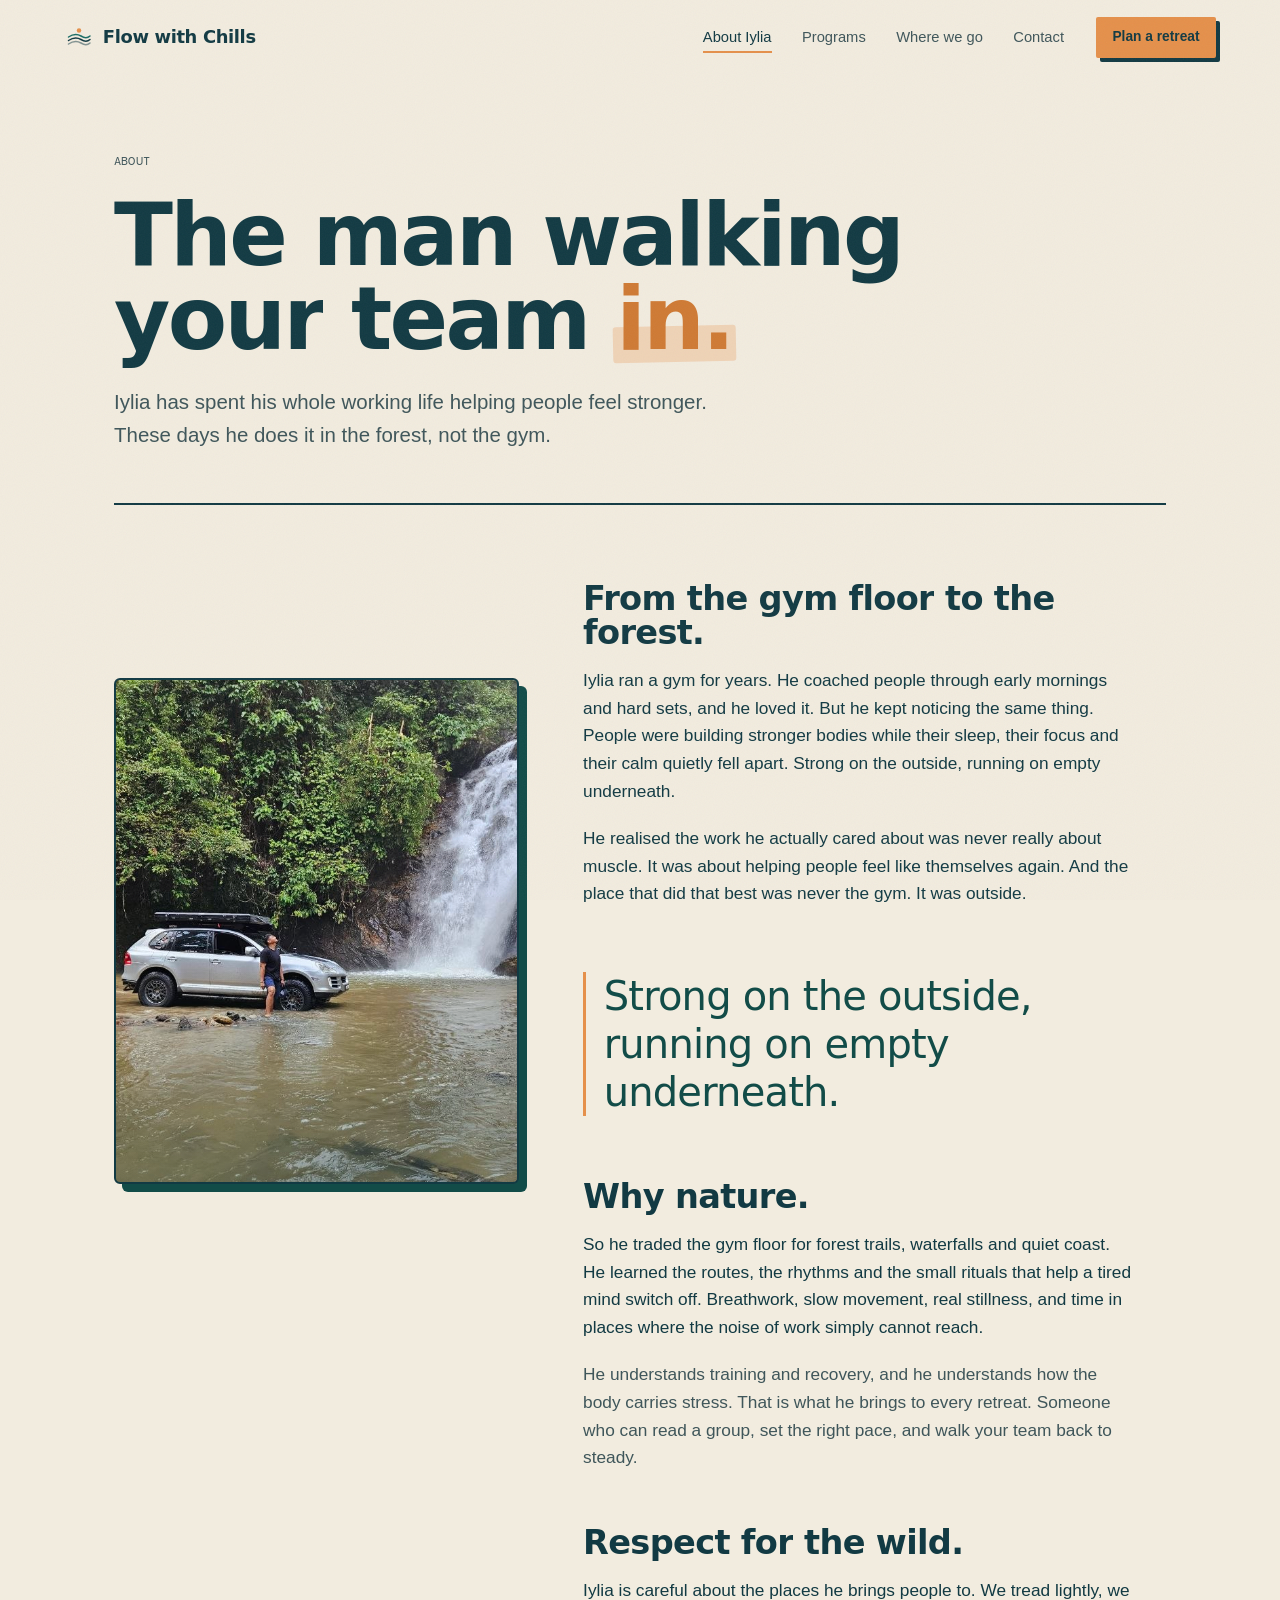
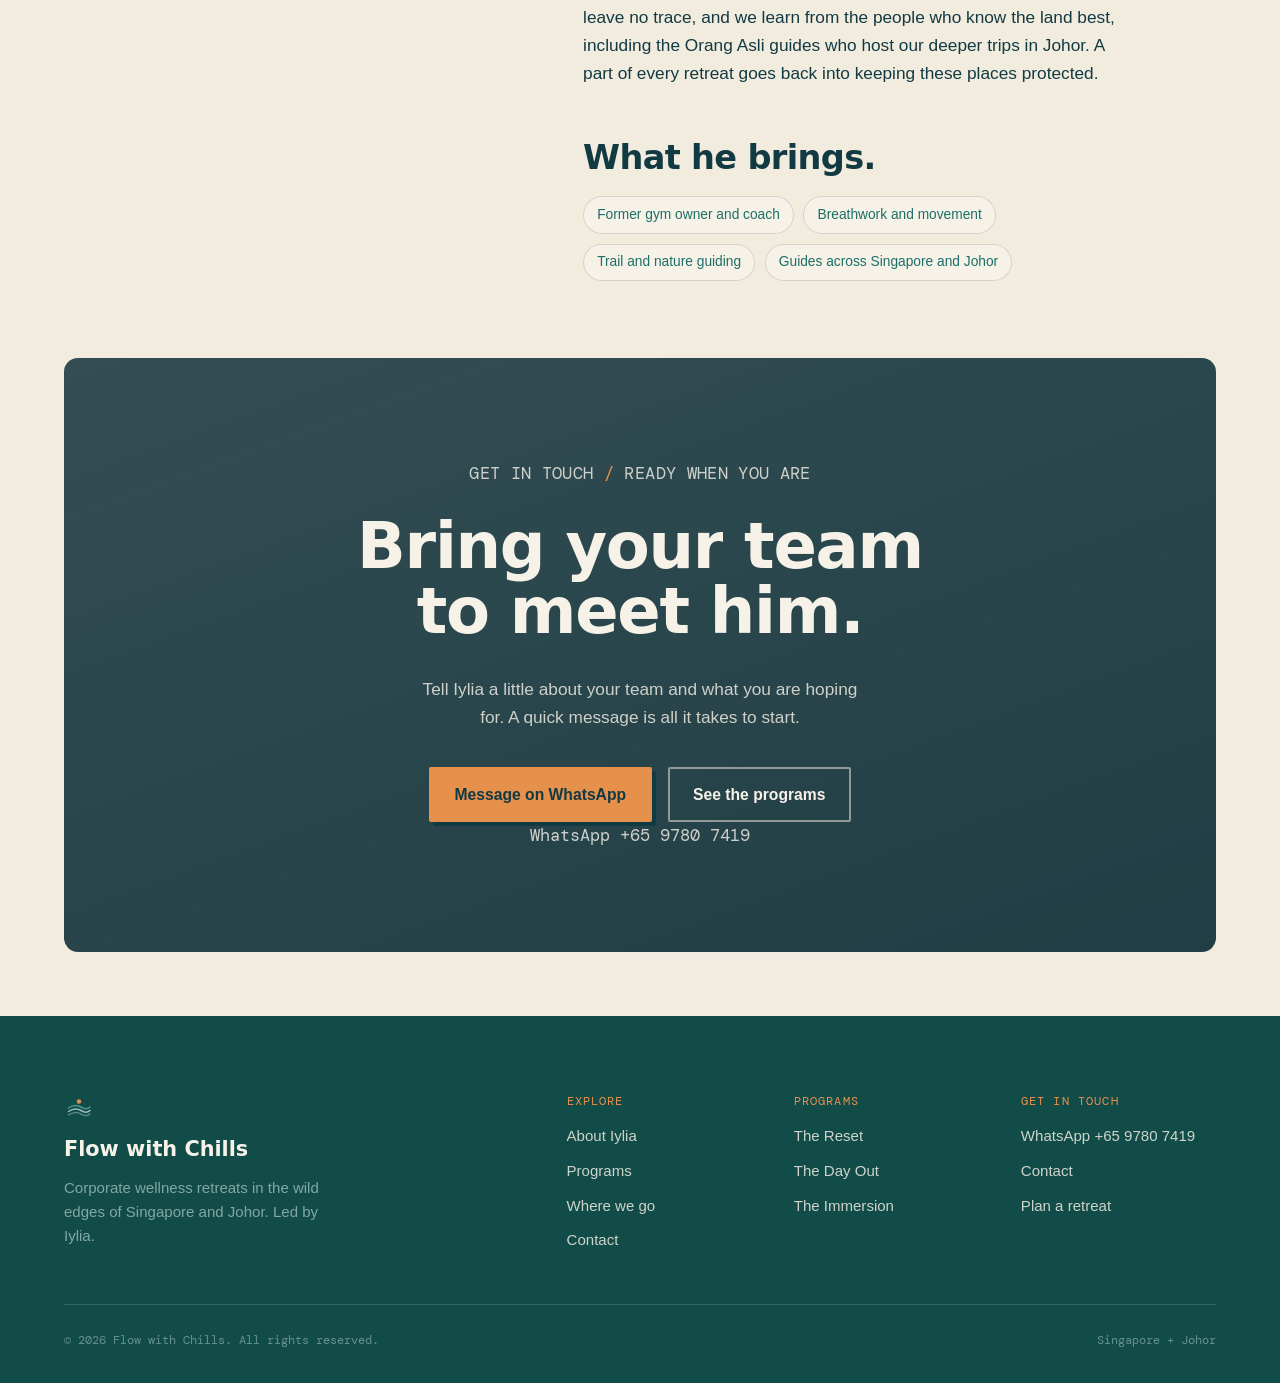
==== commit 075505bc: "Fix desktop trail draw + mobile hero line-over-text; version assets - Trail: draw up to the point wh" ====
--- a/about.html
+++ b/about.html
@@ -11,7 +11,7 @@
 <link rel="preconnect" href="https://fonts.gstatic.com" crossorigin>
 <link href="https://api.fontshare.com/v2/css?f[]=clash-display@400,500,600,700&f[]=general-sans@400,500,600&display=swap" rel="stylesheet">
 <link href="https://fonts.googleapis.com/css2?family=DM+Mono:wght@400;500&display=swap" rel="stylesheet">
-<link rel="stylesheet" href="css/style.css">
+<link rel="stylesheet" href="css/style.css?v=2">
 </head>
 <body>
 <div class="grain" aria-hidden="true"></div>
@@ -114,6 +114,6 @@
   </div>
 </footer>
 
-<script src="js/main.js"></script>
+<script src="js/main.js?v=2"></script>
 </body>
 </html>
--- a/css/style.css
+++ b/css/style.css
@@ -255,7 +255,7 @@
 .terr::after{content:"";position:absolute;inset:0;background:linear-gradient(180deg,rgba(18,58,67,.1) 30%,rgba(11,38,42,.85))}
 .terr__body{position:relative;z-index:1;padding:2rem}
 .terr--sg{background:var(--teal) url("https://images.unsplash.com/photo-1518495973542-4542c06a5843?auto=format&fit=crop&w=1000&q=80") center/cover}
-.terr--jh{background:var(--teal) url("https://images.unsplash.com/photo-1470071459604-3b5ec3a7fe05?auto=format&fit=crop&w=1000&q=80") center/cover}
+.terr--jh{background:var(--teal) url("https://images.unsplash.com/photo-1447752875215-b2761acb3c5d?auto=format&fit=crop&w=1600&q=80") center/cover}
 .terr__tag{font-family:var(--mono);font-size:.74rem;text-transform:uppercase;letter-spacing:.12em;color:var(--apricot)}
 .terr h3{font-size:2rem;color:var(--cream);margin:.2em 0 .4em}
 .terr p{color:rgba(247,242,232,.86);font-size:1rem;max-width:38ch}
@@ -271,7 +271,7 @@
 .log figcaption span{font-size:.85rem;color:var(--ink-2)}
 
 /* basecamp */
-.basecamp{position:relative;z-index:2;background:var(--ink);color:var(--cream);text-align:center;
+.basecamp{position:relative;z-index:2;background:linear-gradient(160deg,rgba(14,47,56,.84),rgba(14,47,56,.92)),url("https://images.unsplash.com/photo-1470071459604-3b5ec3a7fe05?auto=format&fit=crop&w=2000&q=80") center/cover;color:var(--cream);text-align:center;
   padding:clamp(58px,8vw,108px) var(--gutter);margin:0 var(--gutter) var(--gutter);border-radius:14px;overflow:hidden}
 .basecamp .pin--end{left:50%;transform:translateX(-50%);top:-27px}
 .basecamp__inner{max-width:680px;margin:0 auto;position:relative;z-index:1}
@@ -364,7 +364,7 @@
 @media(max-width:820px){
   .pdetail{grid-template-columns:1fr;gap:1.6rem}
   .aboutgrid{grid-template-columns:1fr;gap:1.8rem}
-  .aboutgrid .photo{position:static;aspect-ratio:16/10;max-width:480px}
+  .aboutgrid .photo{position:relative;top:auto;aspect-ratio:16/10;max-width:480px}
   .place{grid-template-columns:1fr;gap:.4rem}
   .place__k{padding-top:0}
   .subhero{padding-top:6rem}
@@ -412,7 +412,7 @@
   .footer__nav{grid-template-columns:1fr 1fr}
   .coord{display:none}
   .contour{display:none}
-  .elev{right:auto;left:var(--gutter);bottom:8.5rem;width:min(58vw,280px)}
+  .elev{display:none}
   .trailhead__cta .btn{flex:1;justify-content:center}
   /* tight vertical rhythm, no wasted space */
   .trailhead{min-height:auto;padding-top:5.5rem;padding-bottom:3rem}
@@ -507,7 +507,7 @@
 /* ======================= VISUAL POLISH ======================= */
 /* cinematic photo band (swap image for Iylia's real shot later) */
 .showcase{position:relative;z-index:2;min-height:52vh;display:flex;align-items:flex-end;overflow:hidden;
-  background:var(--teal-deep) url("https://images.unsplash.com/photo-1441974231531-c6227db76b6e?auto=format&fit=crop&w=1600&q=80") center/cover}
+  background:var(--teal-deep) url("https://images.unsplash.com/photo-1500534623283-312aade485b7?auto=format&fit=crop&w=2000&q=80") center/cover}
 .showcase::after{content:"";position:absolute;inset:0;background:linear-gradient(180deg,rgba(14,47,56,.22) 0%,rgba(14,47,56,.32) 45%,rgba(14,47,56,.82));z-index:0}
 .showcase__inner{position:relative;z-index:1;max-width:var(--wrap);margin:0 auto;width:100%;padding:clamp(2.4rem,6vw,4.6rem) var(--gutter)}
 .showcase .mono-tag{margin-bottom:1rem}
